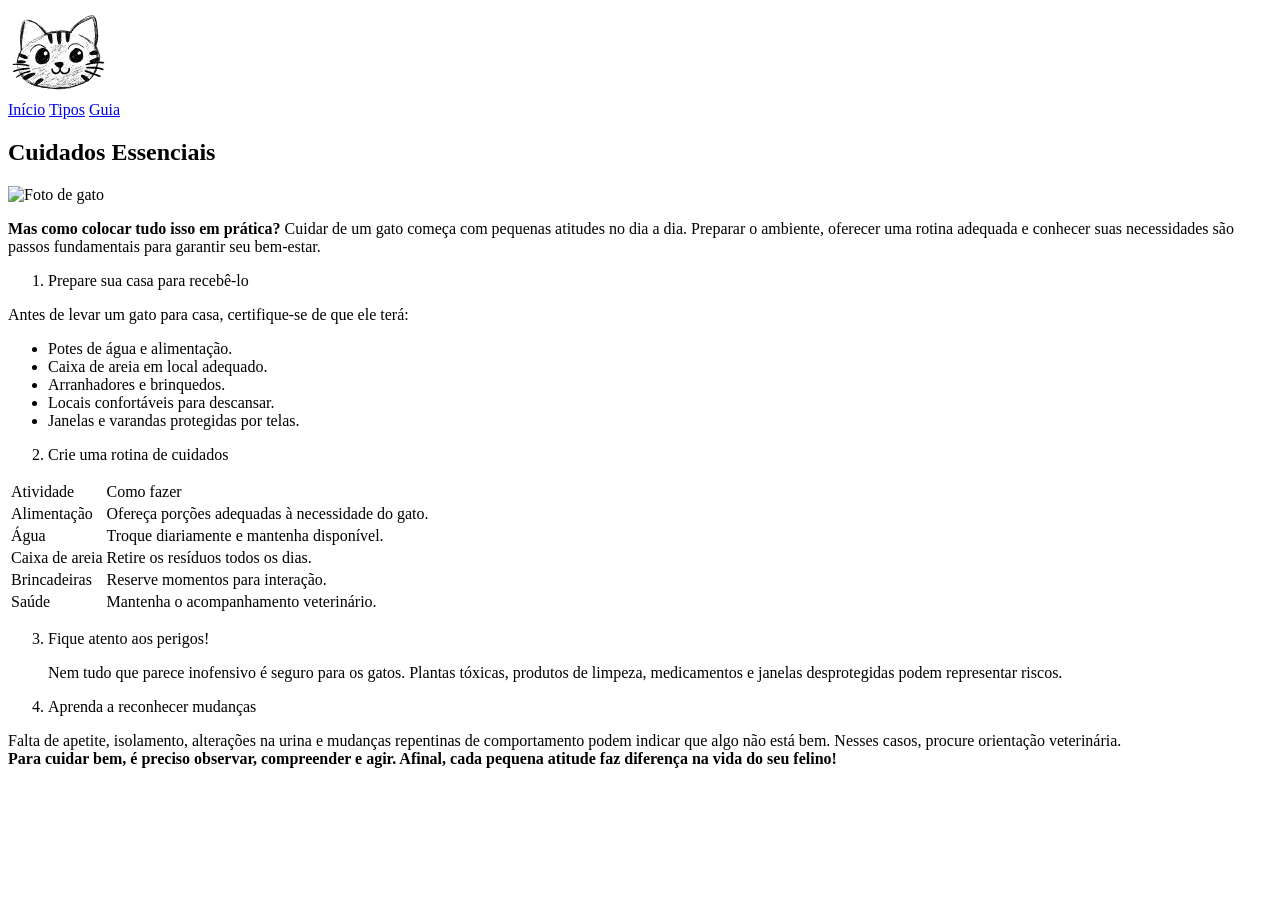
==== cuidados.html @ 3d62ca7a "Add files via upload" ====
<!DOCTYPE html>
<html lang="pt-br">
<head>
    <meta charset="UTF-8">
    <meta name="viewport" content="width=device-width, initial-scale=1.0">
    <title>Cuidados Essenciais</title>
</head>
<body>
    <header>

     <a href="index.html">
    <img src="logotipo.svg" alt="logotipo da página" width="100px">
</a>

    <nav class="opcoes">
        <a href="index.html">Início</a>
        <a href="tipos.html">Tipos</a>
        <a href="guia.html">Guia</a>
    </nav>
</header>
    <section>
        <h2>Cuidados Essenciais</h2>
        <img src="foto de um gato" alt="Foto de gato">
        <p><strong>Mas como colocar tudo isso em prática?</strong>
             Cuidar de um gato começa com pequenas atitudes no dia a dia. Preparar o ambiente, oferecer uma rotina adequada e conhecer suas necessidades são passos fundamentais para garantir seu bem-estar.
        </p>
        <ol>
            <li>Prepare sua casa para recebê-lo</li>
        </ol>
        <p>Antes de levar um gato para casa, certifique-se de que ele terá:</p>
        <ul>
            <li>Potes de água e alimentação.</li>
            <li>Caixa de areia em local adequado.</li>
            <li>Arranhadores e brinquedos.</li>
            <li>Locais confortáveis para descansar.</li>
            <li>Janelas e varandas protegidas por telas.</li>
         </ul>
         <div id="tabela">
         <ol start="2">
            <li>Crie uma rotina de cuidados</li>
        </ol>
        <table>
            <thead>
            <tr>
                <td>Atividade</td>
                <td>Como fazer</td>
            </tr>
            </thead>
            <tbody>
            <tr>
                <td>Alimentação</td>
                <td>Ofereça porções adequadas à necessidade do gato.</td>
            </tr>
            <tr>
                <td>Água</td>
                <td>Troque diariamente e mantenha disponível.</td>
            </tr>
            <tr>
                <td>Caixa de areia</td>
                <td>Retire os resíduos todos os dias.</td>
            </tr>
            <tr>
                <td>Brincadeiras</td>
                <td>Reserve momentos para interação.</td>
            </tr>
            <tr>
                <td>Saúde</td>
                <td>Mantenha o acompanhamento veterinário.</td>
            </tr>
            </tbody>
        </table>
        </div>
        <ol start="3">
            <li>Fique atento aos perigos!
            <p>Nem tudo que parece inofensivo é seguro para os gatos. Plantas tóxicas, produtos de limpeza, medicamentos e janelas desprotegidas podem representar riscos.</p></li>
            <li>Aprenda a reconhecer mudanças</li>
        </ol>
            <p>Falta de apetite, isolamento, alterações na urina e mudanças repentinas de comportamento podem indicar que algo não está bem. Nesses casos, procure orientação veterinária.
                <br>
            <strong>Para cuidar bem, é preciso observar, compreender e agir. Afinal, cada pequena atitude faz diferença na vida do seu felino!</strong></p>
    </section>
</body>
</html>
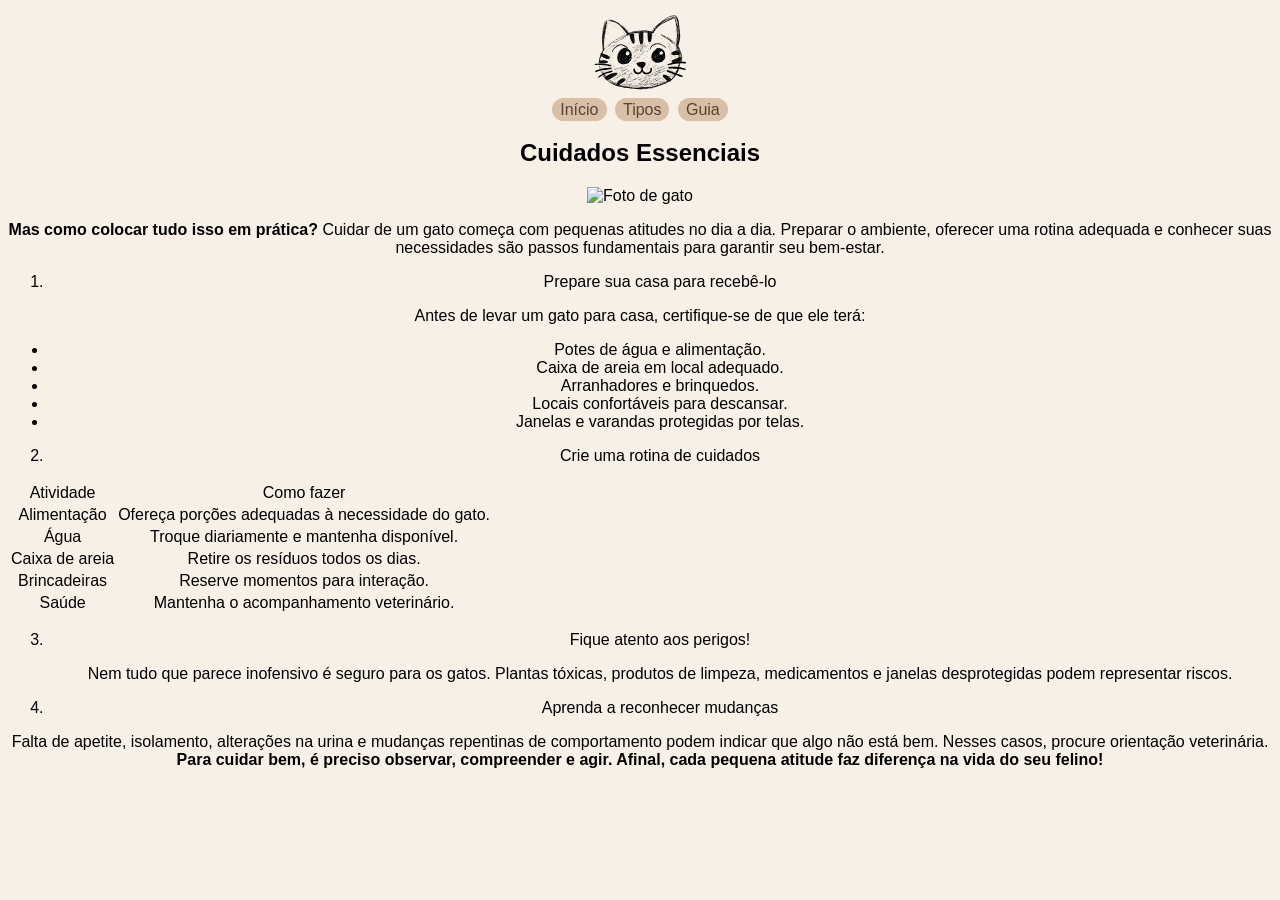
==== commit 9f29b075: "add css referenciando o css em algumas paginas que estavam faltando" ====
--- a/cuidados.html
+++ b/cuidados.html
@@ -4,6 +4,7 @@
     <meta charset="UTF-8">
     <meta name="viewport" content="width=device-width, initial-scale=1.0">
     <title>Cuidados Essenciais</title>
+    <link rel="stylesheet" href="style.css">
 </head>
 <body>
     <header>
--- a/style.css
+++ b/style.css
@@ -0,0 +1,80 @@
+body {
+    font-family: Arial, sans-serif;
+    background-color: #f6f0e7;
+    text-align: center;
+    }
+
+
+.opcoes a {
+    display: center;
+    background-color: #d8bfa8;
+    color: #5c4033;
+    padding: 3px 8px;
+    margin: 2px;
+    border-radius: 30px;
+    text-decoration: none;
+}
+
+.gatos {
+    overflow: hidden;
+    margin-top: 50px;
+    margin-left: 50px;
+    color: #633926;
+}
+
+.gatos img {
+    float: left;
+    width: 400px;
+    margin-right: 10px;
+}   
+
+.gatos2 {
+    overflow: hidden;
+    margin-top: 50px;
+    margin-left: 50px;
+    color: #633926;
+}
+
+.gatos2 img {
+    float: right;
+    width: 400px;
+    margin-right: 10px;
+    padding-left: 20px;
+}   
+
+/* essa caixa de navegação é do curiosidades.html */
+.caixa-navegacao li a {
+    display: center;
+    background-color: #d8bfa8;
+    color: #5c4033;
+    padding: 8px 8px;
+    margin: 2px;
+    border-radius: 30px;
+    text-decoration: none;
+}
+
+.caixa-navegacao ol {
+    display: flex;
+    flex-direction: column;
+    gap: 30px;
+    list-style: none;
+    padding: 0;
+}   
+
+button {
+    background-color: #d8bfa8;
+    color: #5c4033;
+    padding: 10px 20px;
+    border: none;
+    border-radius: 30px;
+    cursor: pointer;
+}
+
+.alimentacao {
+    overflow: hidden;
+    margin-top: 50px;
+    margin-left: 50px;
+    color: #d8bfa8;
+    background-color: #5c4033;
+    border-radius: 30px;
+}
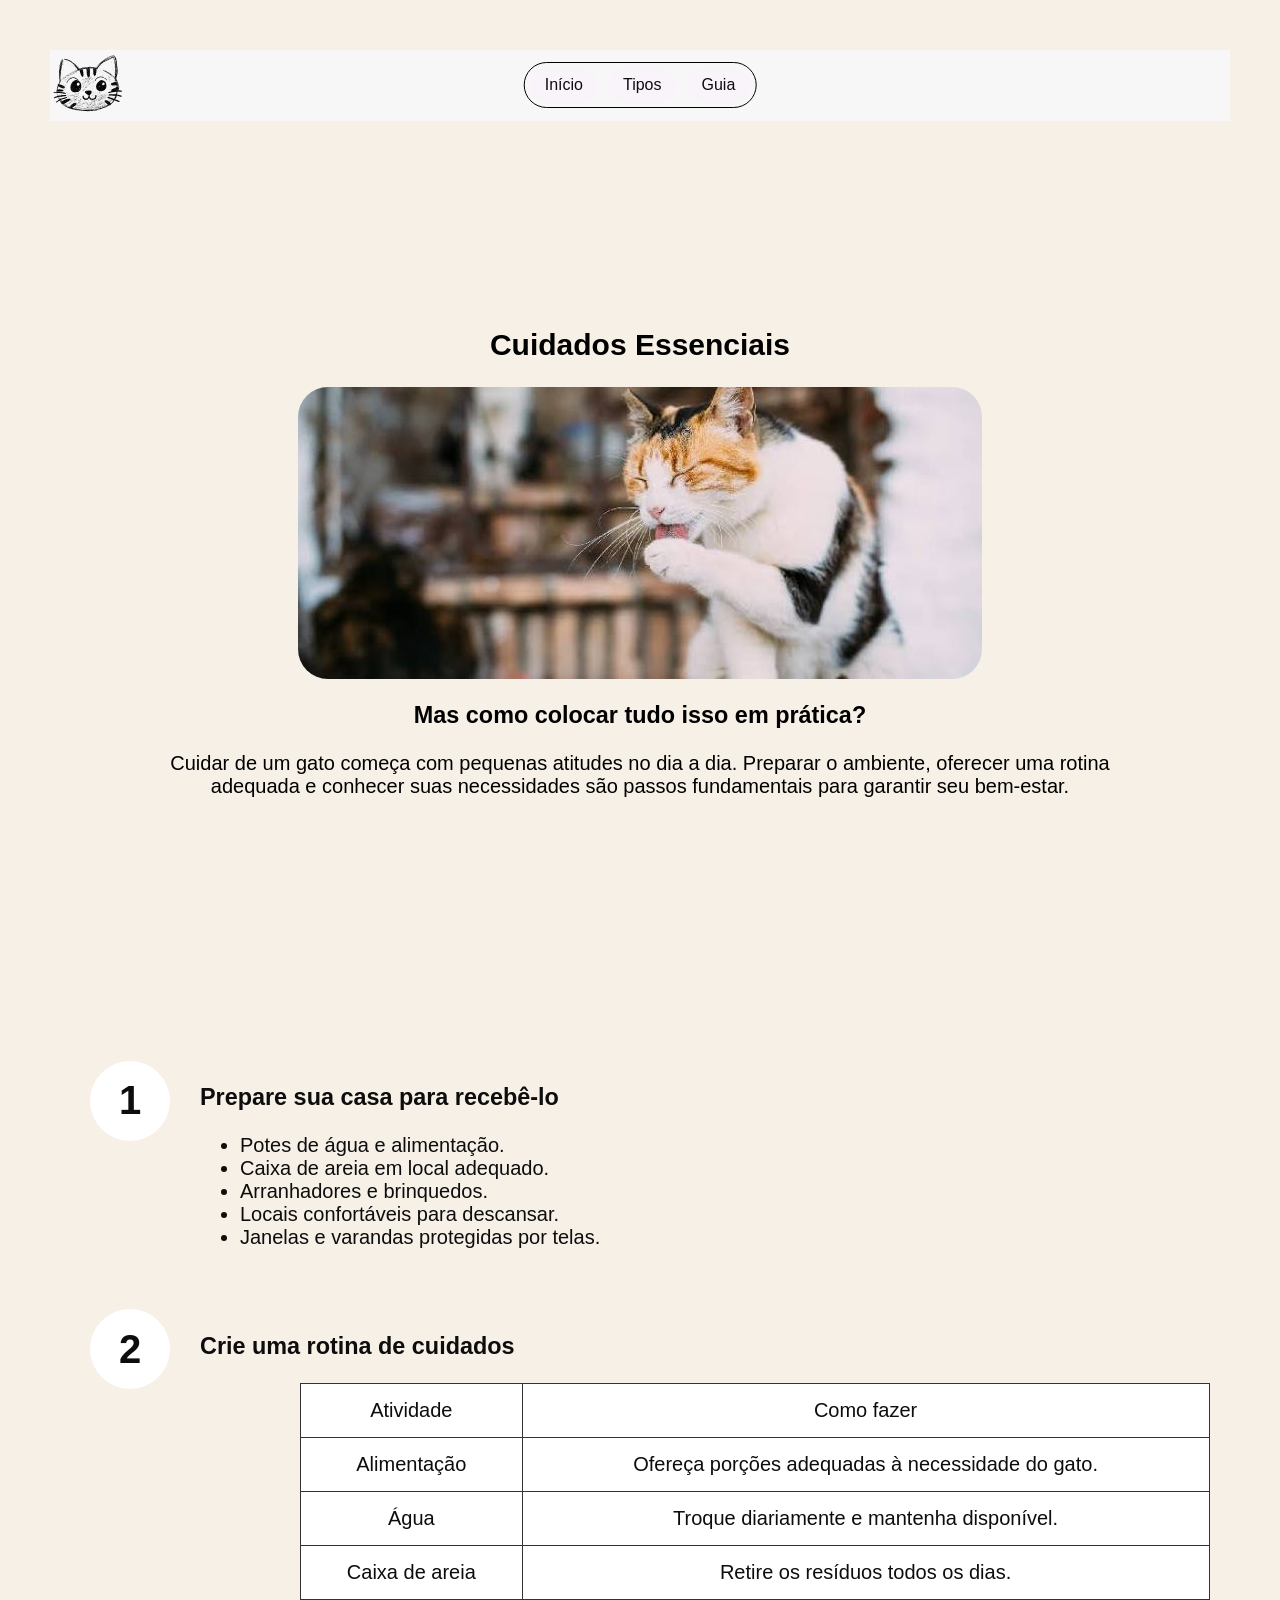
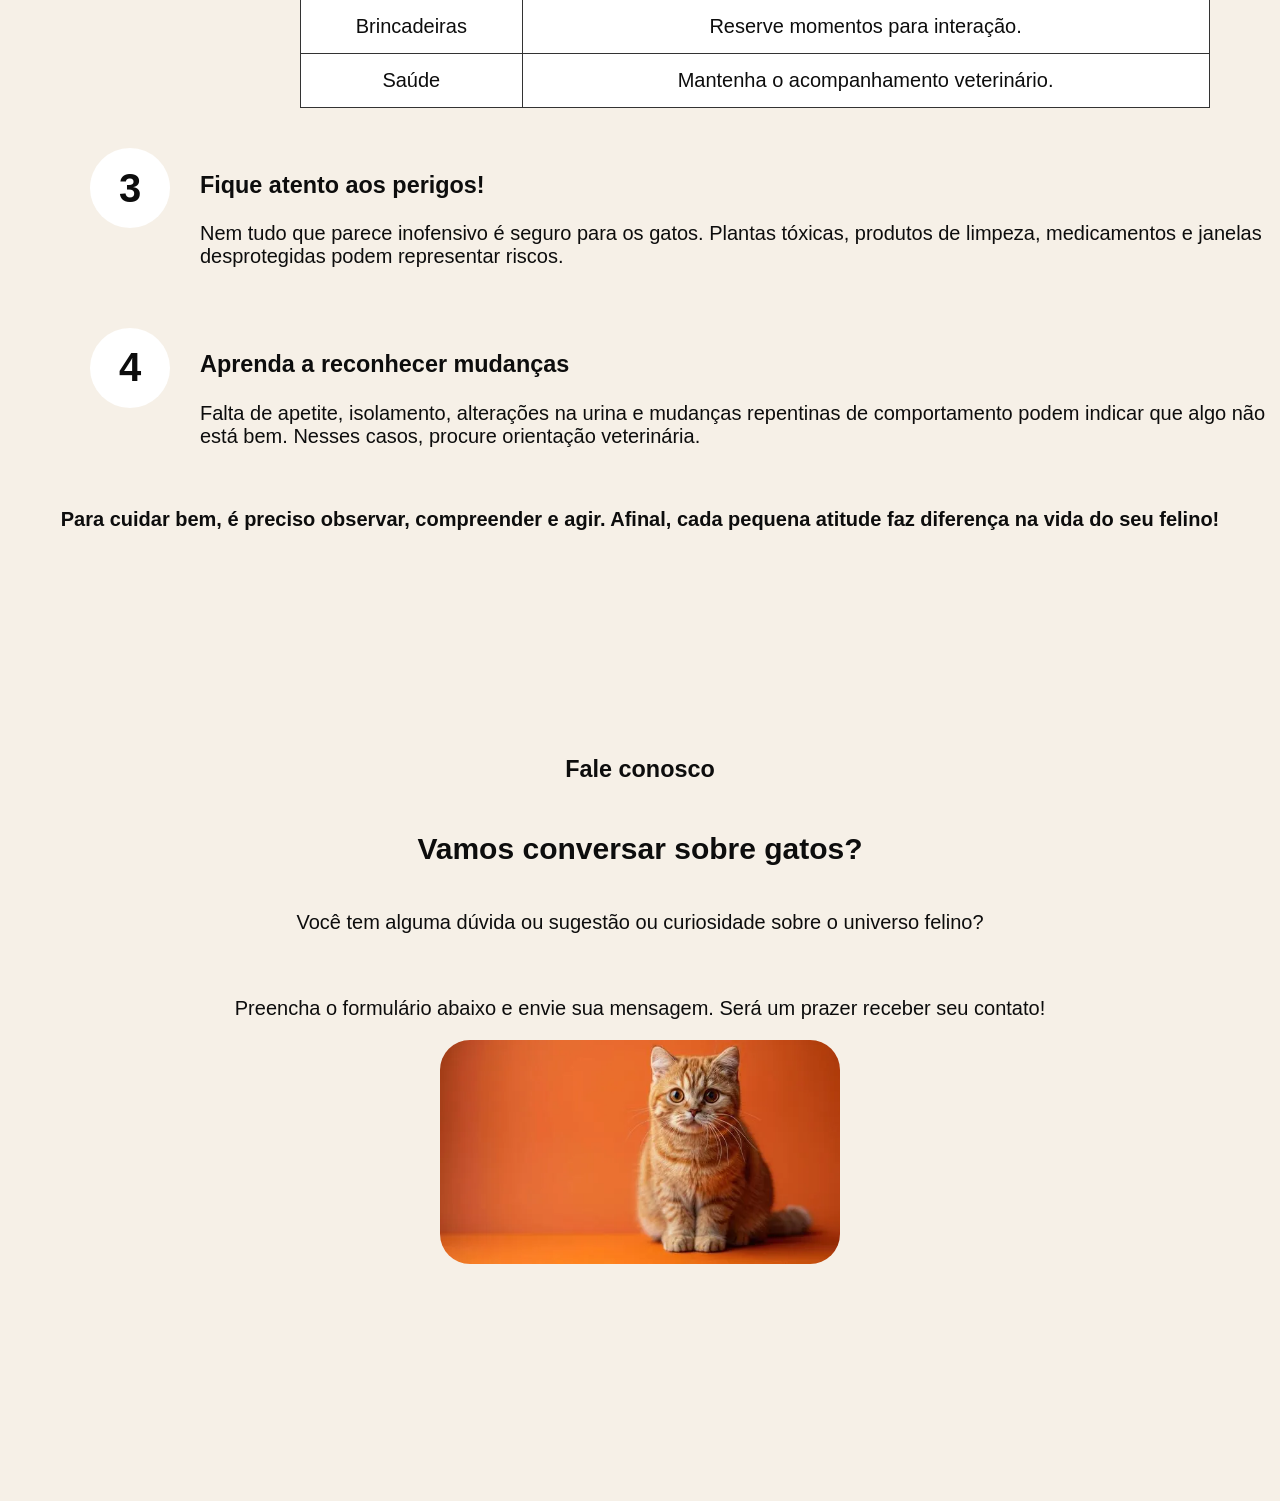
==== commit 346032ce: "atualizacao do projeto Gatices" ====
--- a/cuidados.html
+++ b/cuidados.html
@@ -8,38 +8,48 @@
 </head>
 <body>
     <header>
+        <div class="logo">
+    <a href="index.html">
+    <img src="assents/logotipo.svg" alt="logotipo da página" width="75px">
+    </a>
+    </div>
 
-     <a href="index.html">
-    <img src="logotipo.svg" alt="logotipo da página" width="100px">
-</a>
 
-    <nav class="opcoes">
+    <nav class="menu">
         <a href="index.html">Início</a>
         <a href="tipos.html">Tipos</a>
         <a href="guia.html">Guia</a>
-    </nav>
-</header>
-    <section>
+        </nav>
+    </header>
+
+    <section class="essenciais">
         <h2>Cuidados Essenciais</h2>
-        <img src="foto de um gato" alt="Foto de gato">
-        <p><strong>Mas como colocar tudo isso em prática?</strong>
-             Cuidar de um gato começa com pequenas atitudes no dia a dia. Preparar o ambiente, oferecer uma rotina adequada e conhecer suas necessidades são passos fundamentais para garantir seu bem-estar.
+        <img src="assents/images (6).jpg" alt="Foto de gato">
+        <h3>Mas como colocar tudo isso em prática?</h3>
+             Cuidar de um gato começa com pequenas atitudes no dia a dia. Preparar o ambiente, oferecer uma rotina<br>adequada e conhecer suas necessidades são passos fundamentais para garantir seu bem-estar.
         </p>
-        <ol>
-            <li>Prepare sua casa para recebê-lo</li>
-        </ol>
-        <p>Antes de levar um gato para casa, certifique-se de que ele terá:</p>
-        <ul>
-            <li>Potes de água e alimentação.</li>
-            <li>Caixa de areia em local adequado.</li>
-            <li>Arranhadores e brinquedos.</li>
-            <li>Locais confortáveis para descansar.</li>
-            <li>Janelas e varandas protegidas por telas.</li>
-         </ul>
-         <div id="tabela">
-         <ol start="2">
-            <li>Crie uma rotina de cuidados</li>
-        </ol>
+    </section>
+
+    <section class="geral">
+        <div class="etapa">
+            <div class="numero">1</div>
+        <div class="conteudoEtapa">
+            <h3>Prepare sua casa para recebê-lo</h3>
+            <ul>
+                <li>Potes de água e alimentação.</li>
+                <li>Caixa de areia em local adequado.</li>
+                <li>Arranhadores e brinquedos.</li>
+                <li>Locais confortáveis para descansar.</li>
+                <li>Janelas e varandas protegidas por telas.</li>
+            </ul>
+         </div>
+        </div>
+
+         <div class="etapa">
+         <div class="numero">2</div>
+
+         <div class="conteudoEtapa">
+                <h3>Crie uma rotina de cuidados</h3>
         <table>
             <thead>
             <tr>
@@ -71,14 +81,44 @@
             </tbody>
         </table>
         </div>
-        <ol start="3">
-            <li>Fique atento aos perigos!
-            <p>Nem tudo que parece inofensivo é seguro para os gatos. Plantas tóxicas, produtos de limpeza, medicamentos e janelas desprotegidas podem representar riscos.</p></li>
-            <li>Aprenda a reconhecer mudanças</li>
-        </ol>
+    </div>
+
+    <div class="etapa">
+         <div class="numero">3</div>
+
+         <div class="conteudoEtapa">
+                <h3>Fique atento aos perigos!</h3>
+                <p>Nem tudo que parece inofensivo é seguro para os gatos. Plantas tóxicas, produtos de limpeza, medicamentos e janelas desprotegidas podem representar riscos.
+                </p>
+         </div>
+         </div>
+
+         <div class="etapa">
+         <div class="numero">4</div>
+
+        <div class="conteudoEtapa">
+                <h3>Aprenda a reconhecer mudanças</h3>
             <p>Falta de apetite, isolamento, alterações na urina e mudanças repentinas de comportamento podem indicar que algo não está bem. Nesses casos, procure orientação veterinária.
-                <br>
-            <strong>Para cuidar bem, é preciso observar, compreender e agir. Afinal, cada pequena atitude faz diferença na vida do seu felino!</strong></p>
+                </p>
+        </div>
+        </div>
+        <div class="fim">
+            <p><strong>Para cuidar bem, é preciso observar, compreender e agir. Afinal, cada pequena atitude faz diferença na vida do seu felino!</strong></p>
+            </div>
+
+            <section class="final">
+
+        <h3>Fale conosco</h3>
+        <h2>Vamos conversar sobre gatos?</h2>
+        <p>Você tem alguma dúvida ou sugestão ou curiosidade sobre o universo felino?</p><br>
+        <p>Preencha o formulário abaixo e envie sua mensagem. Será um prazer receber seu contato!</p>
+
+    <div>
+        <img src="imagens.gatos/gato-laranja.webp" alt="Imagem de um gato laranja" width="400px">
+    </div>
+
+  </section>
+
     </section>
 </body>
 </html>
--- a/style.css
+++ b/style.css
@@ -1,58 +1,676 @@
 body {
     font-family: Arial, sans-serif;
     background-color: #f6f0e7;
-    text-align: center;
+<<<<<<< HEAD
+    text-align: center;
+    margin: 50px;
+=======
+    margin: 0;
+>>>>>>> 497e2c2 (atualizacao do projeto Gatices)
     }
-
-
-.opcoes a {
-    display: center;
+header{
+    display: flex;
+    align-items: center;
+    background-color: #f8f7f7;
+    color: #0d0d0d;
+    position:relative;
+}
+
+.menu {
+    align-items: center;
+    display: flex;
+    justify-content: space-between;
+    align-items: center;
+    position:absolute;
+    left: 50%;
+    transform: translateX(-50%);
+    border: 1px solid black;
+    border-radius: 30px;
+    padding: 10px 25 px;
+
+}
+
+.menu a {
+    display: inline-block;
+    background-color: #f9f4f9;
+    color: #0d0d0d;
+    padding: 8px 15px;
+    margin: 5px;
+    border-radius: 30px;
+    text-decoration: none;
+}
+.inicio{
+    display: flex;
+    flex-direction: row;
+    align-items: center;
+    justify-content: space-between;
+    gap: 30px;
+    width: 100%;
+    padding: 30px;
+    box-sizing: border-box;
+}  
+.n1{
+   display: flex;
+   flex-direction: column;
+   flex: 1;
+   min-width: 0;
+}
+.n1 h2 {
+font-size: 80px;
+font-weight: 700;
+font-family: 'poppins', sans-serif;
+line-height: 0.95;
+margin-bottom: 25px;
+}
+.n1 p{
+
+    font-family: 'poppins', sans-serif;
+    font-weight: 300;
+    font-size: 17px;
+    line-height: 1.5;
+    margin-top: 0;
+    max-width: 600px;
+}
+.imgInicio{
+  flex: 0 1 42%; 
+  min-width: 0; 
+}
+.imgInicio img{
+    display: block;
+    width: 100%;
+    height: auto;
+    object-fit: contain;
+}
+
+.part2{
+    min-height: 100vh;
+    box-sizing: border-box;
+
+    font-family: 'poppins', sans-serif;
+    display: flex;
+    flex-direction: row;
+    align-items: flex-start;
+    gap: 30px
+}
+.img2{
+    width: 40%;
+}
+.img2 img{
+    width: 100%;
+    height: auto;
+    display: block;
+}
+.conteudo{
+    flex: 1;
+    display: flex;
+    flex-direction: column;
+    
+}
+.conteudo p{
+    font-family: 'poppins' sans-serif;
+    font-weight: 300;
+    font-size: 20px;
+}
+.encontrar {
+    font-family: 'poppins' sans-serif;
+    font-weight: 300;
+    font-size: 20px;
+}
+
+.part3{
+    min-height: 100vh;
+    box-sizing: border-box;
+
+    font-family: 'poppins', sans-serif;
+    font-size: 20px;
+    display: flex;
+    flex-direction: column;
+    align-items: center;
+    justify-content: center;
+    text-align: center;
+
+    padding-top: 30px;
+    gap: 30px;
+}
+.part3 div:first-child{
+    display:flex;
+    flex-direction: column;
+    align-items: center;
+    gap: 20px;
+}
+.part3 div:last-child{
+    display:flex;
+    flex-direction: column;
+    align-items: center;
+    gap: 20px;
+}
+
+.gatosComum{
+    display: flex;
+    justify-content: center;
+    align-items: center;
+    gap: 15px;
+
+    padding: 20px;
+    margin-top: 20px;
+    /*background-color: #f8f7f7;*/
+}
+.gatosComum a{
+    text-decoration: none;
+    background-color: #ebe9e9;
+    color: #0d0d0d;
+
+    padding: 10px 20px;
+    border-radius: 30px;
+}
+.bannerg{
+    width: 100%;
+    display: flex;
+    justify-content: center;
+}
+.bannerg img{
+    width: 90%;
+    height: auto;
+    margin: 0;
+    display: block;
+    border-radius: 30px;
+}
+.uniFelino h2{
+    margin-bottom: 5px;
+}
+.uniFelino p{
+    margin-top:0;
+}
+
+.uniFelino{
+    font-family: 'poppins', sans-serif;
+    font-size: 20px;
+    display: flex;
+    flex-direction: column;
+    align-items: center;
+    justify-content: center;
+    text-align: center;
+
+    padding-top: 30px;
+    gap: 30px;
+}
+
+.conhecaTipos{
+    font-family: 'poppins' sans-serif;
+    text-align: center;
+    
+}
+.gatos {
+    display: flex;
+    align-items: center;
+    justify-content: flex-start;
+    gap: 30px;
+    margin: 50px auto;
+}
+
+.gatos img {
+    width: 300px;
+    height: auto;
+    flex-shrink: 0;
+    border-radius: 30px;
+}
+.infor{
+    display: flex;
+    flex-direction: column;
+    align-items: flex-start;
+    flex: 1;
+    text-align: left;
+}   
+
+.gatos2 {
+    display: flex;
+    align-items: center;
+    justify-content: flex-start;
+    gap: 30px;
+    margin: 50px auto;
+}
+
+.gatos2 img {
+    width: 300px;
+    height: auto;
+    flex-shrink: 0;
+    border-radius: 30px;
+} 
+.infor2{
+    display: flex;
+    flex-direction: column;
+    align-items: flex-start;
+    flex: 1;
+    text-align: left;
+}  
+.gatos3 {
+    display: flex;
+    align-items: center;
+    justify-content: flex-start;
+    gap: 30px;
+    margin: 50px auto;
+}
+
+.gatos3 img {
+    width: 300px;
+    height: auto;
+    flex-shrink: 0;
+    border-radius: 30px;
+} 
+.infor3{
+    display: flex;
+    flex-direction: column;
+    align-items: flex-start;
+    flex: 1;
+    text-align: left;
+}  
+.gatos4 {
+    display: flex;
+    align-items: center;
+    justify-content: flex-start;
+    gap: 30px;
+    margin: 50px auto;
+}
+
+.gatos4 img {
+    width: 300px;
+    height: auto;
+    flex-shrink: 0;
+    border-radius: 30px;
+} 
+.infor4{
+    display: flex;
+    flex-direction: column;
+    align-items: flex-start;
+    flex: 1;
+    text-align: left;
+}  
+.gatos5 {
+    display: flex;
+    align-items: center;
+    justify-content: flex-start;
+    gap: 30px;
+    margin: 50px auto;
+}
+
+.gatos5 img {
+    width: 300px;
+   height: auto;
+   flex-shrink: 0;
+   border-radius: 30px;
+} 
+.infor5{
+    display: flex;
+    flex-direction: column;
+    align-items: flex-start;
+    flex: 1;
+    text-align: left;
+} 
+
+.incomum{
+    min-height: 100vh;
+    box-sizing: border-box;
+
+    font-family: 'poppins', sans-serif;
+    font-size: 20px;
+    display: flex;
+    flex-direction: column;
+    align-items: center;
+    justify-content: center;
+    text-align: center;
+
+    padding-top: 30px;
+    gap: 30px;
+}
+.raros{
+    width: 100%;
+    display: flex;
+    justify-content: center;
+}
+.raros img{
+    width: 75%;
+    height: auto;
+    margin: 0;
+    display: block;
+    border-radius: 30px;
+}
+.raro{
+    display: inline-block;
+    width: fit-content;
+}
+
+.centralizar{
+    display: flex;
+    flex-direction: column;
+    align-items: center;
+    justify-content: center;
+    width: 100%;
+    gap: 20px;
+}
+
+.rarosGatos{
+    min-height: 100vh;
+    box-sizing: border-box;
+
+    font-family: 'poppins', sans-serif;
+    font-size: 20px;
+    display: flex;
+    flex-direction: column;
+    align-items: center;
+    justify-content: center;
+    text-align: center;
+
+}
+.mundo h3{
+    font-family: 'poppins' sans-serif;
+    font-size: 30px;
+    color: #0d0d0d;
+    text-align: center;
+}
+.final{
+    min-height: 100vh;
+    box-sizing: border-box;
+
+    font-family: 'poppins', sans-serif;
+    font-size: 20px;
+    display: flex;
+    flex-direction: column;
+    align-items: center;
+    justify-content: center;
+    text-align: center;
+}
+.final img{
+    border-radius: 30px;
+}
+.comportamento{
+    min-height: 100vh;
+    box-sizing: border-box;
+
+    font-family: 'poppins', sans-serif;
+    font-size: 20px;
+    display: flex;
+    flex-direction: column;
+    align-items: center;
+    justify-content: center;
+    text-align: center;
+}
+.tabela{
+    min-height: 100vh;
+    box-sizing: border-box;
+   
+}
+.linguagem h3{
+    font-family: 'poppins', sans-serif;
+    font-size: 30px;
+    align-items: first baseline;
+    text-align: center;
+}
+table{
+    width: 85%;
+    margin-top: 20px;
+    margin-left: 100px;
+    border-collapse: collapse;
+    background-color: #f6f0e7;
+    color: #0d0d0d;
+}
+th, td{
+    border: 1px solid#333;
+    padding: 15px;
+    text-align: center;
+}
+th{
+    background-color: #d8bfa8;
+    color: #0d0d0d;
+    font-weight: bold;
+}
+td{
+    background-color: #ffffff;
+}
+/* essa caixa de navegação é do curiosidades.html */
+.caixa-navegacao li a {
+    display: inline-block;
     background-color: #d8bfa8;
     color: #5c4033;
-    padding: 3px 8px;
+    padding: 10px 15px;
     margin: 2px;
     border-radius: 30px;
     text-decoration: none;
 }
 
-.gatos {
+.sonsGatos{
+    min-height: 100vh;
+    box-sizing: border-box;
+
+    display: flex;
+    flex-direction: column;
+    align-items: center;
+
+    gap: 20px;
+    font-family: 'poppins', sans-serif;
+}
+.miado, .ronronar, .sonsdeAlerta{
+    background-color: white;
+    color: #0d0d0d;
+    border-radius: 30px;
+    padding: 20px;
+    width: 250px;
+    text-align:center;
+    box-sizing: border-box;
+}
+.gruposSons{
+    display: flex;
+    justify-content: center;
+    gap: 20px;
+    flex-wrap: wrap;
+}
+.sonsGatos h2{
+    font-family: 'poppins', sans-serif;
+    font-size: 30px;
+    text-align: center;
+}
+/*.habitos h3{
+    font-family: 'poppins', sans-serif;
+    font-size: 30px;
+    color: #0d0d0d;
+    text-align: center;
+}*/
+.cuidar h2{
+    font-family: 'poppins', sans-serif;
+    font-size: 30px;
+    color: #0d0d0d;
+    text-align: center;
+}
+.alimentacao{
+    display: flex;
+    align-items: center;
+    justify-content: flex-start;
+    gap: 30px;
+    margin: 50px auto;
+
     overflow: hidden;
     margin-top: 50px;
     margin-left: 50px;
-    color: #633926;
-}
-
-.gatos img {
-    float: left;
-    width: 400px;
-    margin-right: 10px;
-}   
-
-.gatos2 {
+    color: #d8bfa8;
+    background-color: #5c4033;
+    border-radius: 30px;
+}
+
+.alimentacao img{
+    width: 300px;
+    height: auto;
+    flex-shrink: 0;
+    border-radius: 30px;
+} 
+.alm{
+    display: flex;
+    flex-direction: column;
+    align-items: flex-start;
+    flex: 1;
+    text-align: left;
+}  
+.higiene{
+    display: flex;
+    align-items: center;
+    justify-content: flex-start;
+    gap: 30px;
+    margin: 50px auto;
     overflow: hidden;
     margin-top: 50px;
     margin-left: 50px;
-    color: #633926;
-}
-
-.gatos2 img {
-    float: right;
-    width: 400px;
-    margin-right: 10px;
-    padding-left: 20px;
-}   
-
-/* essa caixa de navegação é do curiosidades.html */
-.caixa-navegacao li a {
-    display: center;
-    background-color: #d8bfa8;
-    color: #5c4033;
-    padding: 8px 8px;
-    margin: 2px;
-    border-radius: 30px;
-    text-decoration: none;
-}
-
+    color: #d8bfa8;
+    background-color: #5c4033;
+    border-radius: 30px;
+}
+
+.higiene img{
+    width: 300px;
+    height: auto;
+    flex-shrink: 0;
+    border-radius: 30px;
+} 
+.hgn{
+    display: flex;
+    flex-direction: column;
+    align-items: flex-start;
+    flex: 1;
+    text-align: left;
+}  
+.saude{
+    display: flex;
+    align-items: center;
+    justify-content: flex-start;
+    gap: 30px;
+    margin: 50px auto;
+    overflow: hidden;
+    margin-top: 50px;
+    margin-left: 50px;
+    color: #d8bfa8;
+    background-color: #5c4033;
+    border-radius: 30px;
+}
+
+.saude img{
+    width: 300px;
+    height: auto;
+    flex-shrink: 0;
+    border-radius: 30px;
+} 
+.sde{
+    display: flex;
+    flex-direction: column;
+    align-items: flex-start;
+    flex: 1;
+    text-align: left;
+}  
+.amor{
+    display: flex;
+    align-items: center;
+    justify-content: flex-start;
+    gap: 30px;
+    margin: 50px auto;
+    overflow: hidden;
+    margin-top: 50px;
+    margin-left: 50px;
+    color: #d8bfa8;
+    background-color: #5c4033;
+    border-radius: 30px;
+}
+
+.amor img{
+    width: 300px;
+    height: auto;
+    flex-shrink: 0;
+    border-radius: 30px;
+} 
+.amr{
+    display: flex;
+    flex-direction: column;
+    align-items: flex-start;
+    flex: 1;
+    text-align: left;
+}
+.cuidar{
+    min-height: 100vh;
+    box-sizing: border-box;
+
+    font-family: 'poppins', sans-serif;
+    font-size: 20px;
+    display: flex;
+    flex-direction: column;
+    align-items: center;
+    justify-content: center;
+    text-align: center;
+}
+.cuidar h2{
+    font-family: 'poppins', sans-serif;
+    font-size: 30px;
+    color: #0d0d0d;
+    text-align: center;
+} 
+.cuidar p{
+    font-family: 'poppins', sans-serif;
+    font-size: 17px;
+    color: #0d0d0d;
+    text-align: center;
+}
+.cent{
+    display: flex;
+    justify-content: space-between;
+}
+.geral{
+    
+    font-family: 'poppins', sans-serif;
+    font-size: 20px;
+    color: #0d0d0d;
+}
+.essenciais{
+    min-height: 100vh;
+    box-sizing: border-box;
+
+    font-family: 'poppins', sans-serif;
+    font-size: 20px;
+    display: flex;
+    flex-direction: column;
+    align-items: center;
+    justify-content: center;
+    text-align: center;
+}
+.essenciais img{
+    border-radius: 30px;
+}
+.etapa{
+    display:flex;
+    flex-direction: row;
+    align-items: flex-start;
+    gap: 30px;
+    width: 100%;
+    margin: 40px;
+}
+
+.numero{
+    flex-shrink: 0;
+    width: 80px;
+    height: 80px;
+    border-radius: 50%;
+    background-color: white;
+
+    display: flex;
+    justify-content: center;
+    align-items: center;
+
+    font-size: 40px;
+    font-weight: bold;
+}
+
+.conteudoEtapa{
+    flex: 1;
+    min-width: 0;
+}
+.fim{
+    font-family: 'poppins', sans-serif;
+    font-size: 20px;
+    text-align: center;
+}
 .caixa-navegacao ol {
     display: flex;
     flex-direction: column;
@@ -61,15 +679,18 @@
     padding: 0;
 }   
 
-button {
-    background-color: #d8bfa8;
-    color: #5c4033;
+.button {
+    background-color: #f8f7f7;
+    color: #0d0d0d;
     padding: 10px 20px;
     border: none;
+    border: 1px solid black;
     border-radius: 30px;
     cursor: pointer;
-}
-
+    text-decoration: none;
+}
+
+<<<<<<< HEAD
 .alimentacao {
     overflow: hidden;
     margin-top: 50px;
@@ -77,4 +698,22 @@
     color: #d8bfa8;
     background-color: #5c4033;
     border-radius: 30px;
-}+}
+
+.tabela {
+ 
+  margin-left: auto;
+  margin-right: auto;
+}   
+=======
+
+footer{
+    font-family: 'poppins', sans-serif;
+    color: #0d0d0d;
+    background-color: #f8f7f7;
+    text-align: center;
+    align-items: center;
+
+    padding: 25px;
+}
+>>>>>>> 497e2c2 (atualizacao do projeto Gatices)
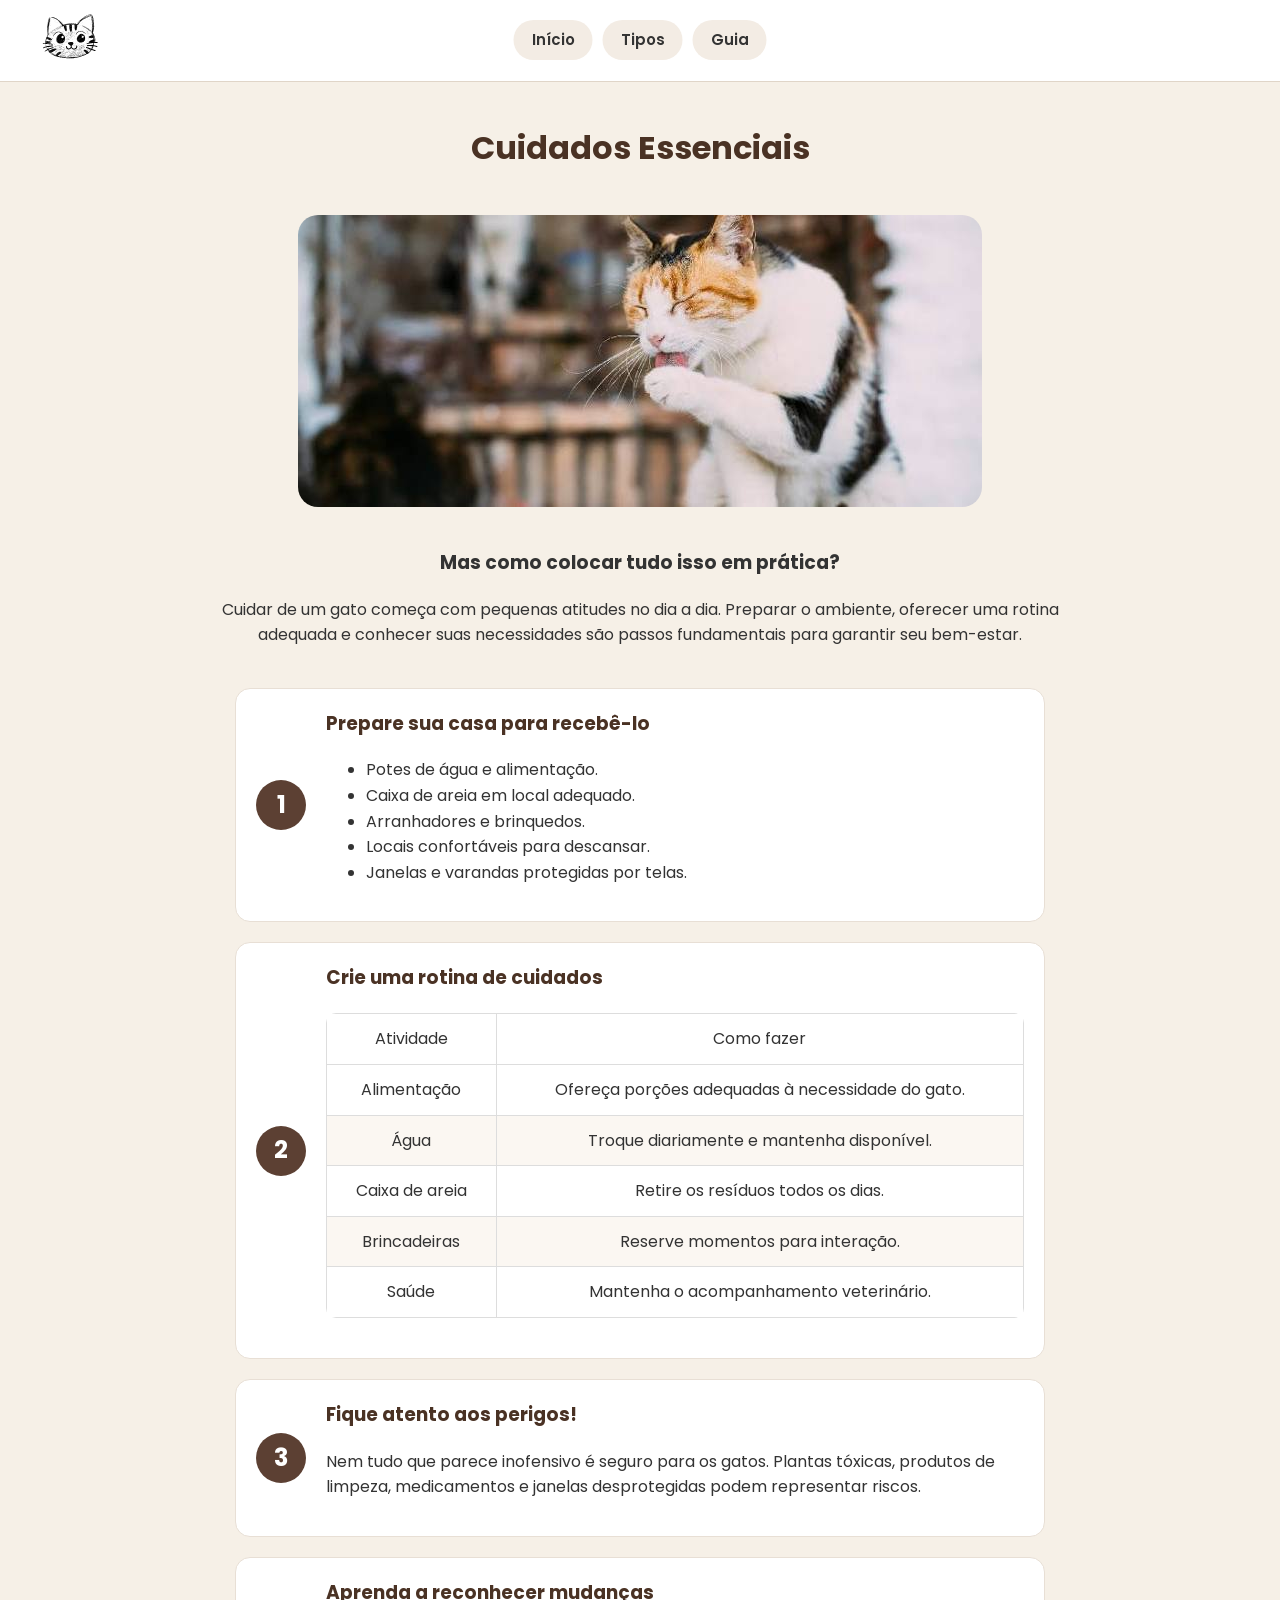
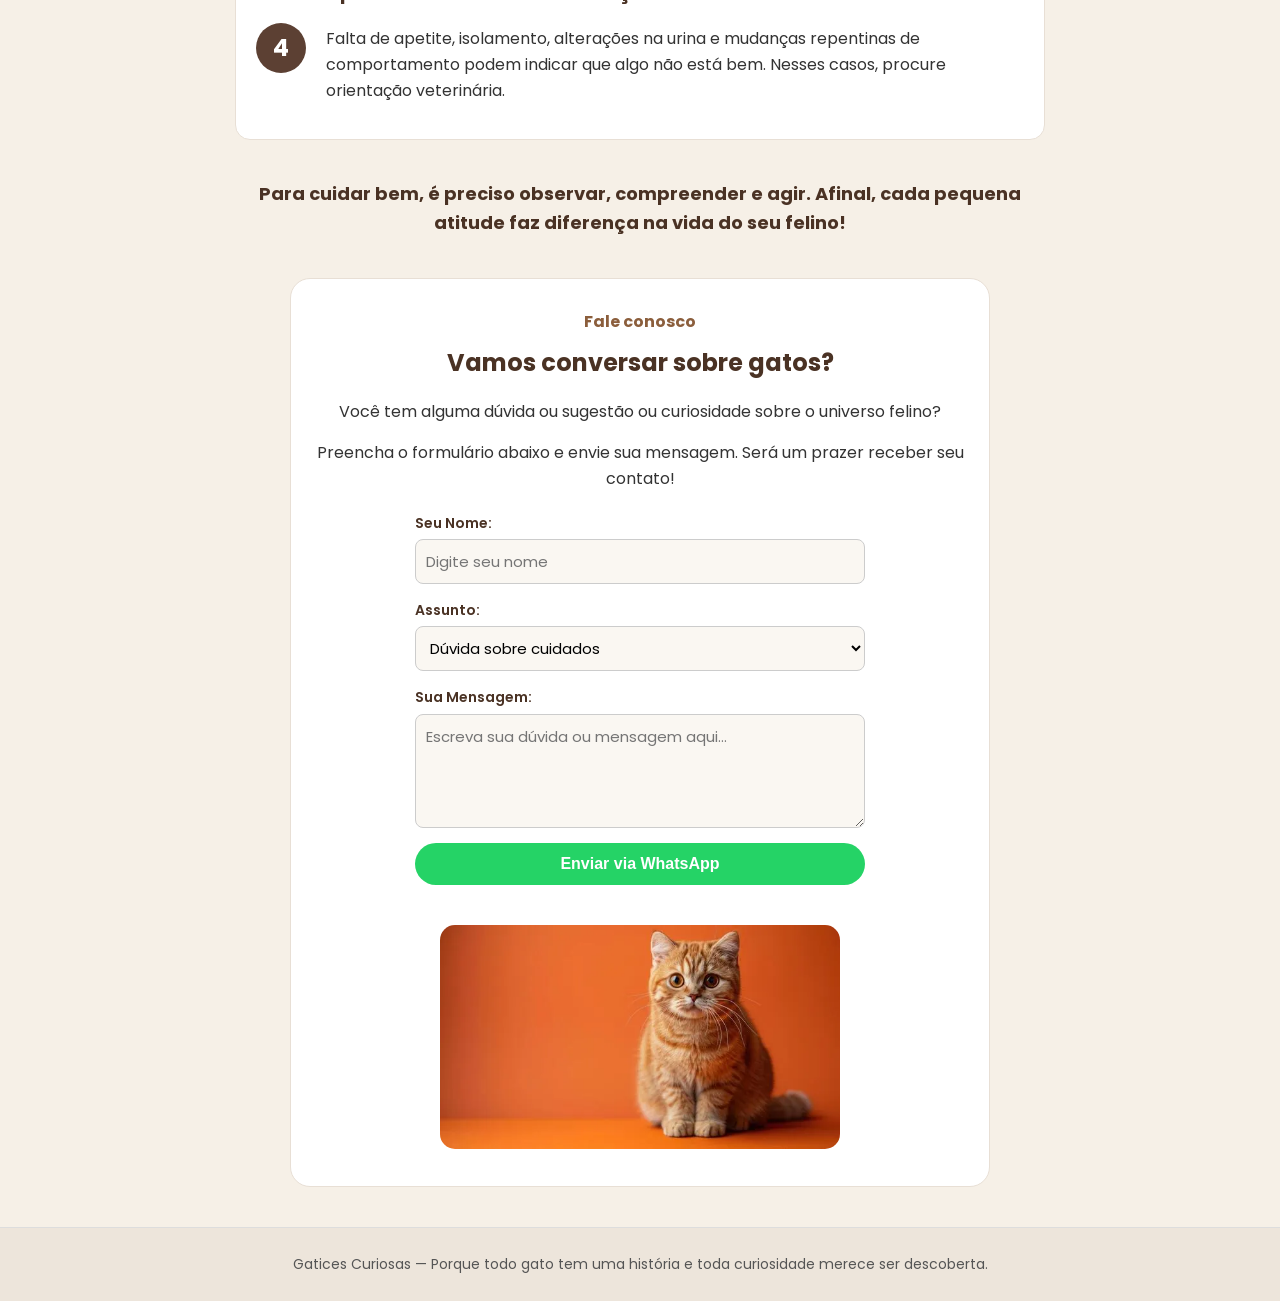
==== commit dc5b080f: "add formulário" ====
--- a/cuidados.html
+++ b/cuidados.html
@@ -104,21 +104,48 @@
         </div>
         <div class="fim">
             <p><strong>Para cuidar bem, é preciso observar, compreender e agir. Afinal, cada pequena atitude faz diferença na vida do seu felino!</strong></p>
+        </div>
+    </section>
+
+    <section class="final">
+        <h3>Fale conosco</h3>
+        <h2>Vamos conversar sobre gatos?</h2>
+        <p>Você tem alguma dúvida ou sugestão ou curiosidade sobre o universo felino?</p>
+        <p>Preencha o formulário abaixo e envie sua mensagem. Será um prazer receber seu contato!</p>
+
+        <form id="formContato" onsubmit="enviarWhatsApp(event)">
+            <div class="campo">
+                <label for="nome">Seu Nome:</label>
+                <input type="text" id="nome" name="nome" placeholder="Digite seu nome" required>
             </div>
 
-            <section class="final">
+            <div class="campo">
+                <label for="assunto">Assunto:</label>
+                <select id="assunto" name="assunto" required>
+                    <option value="Dúvida sobre cuidados">Dúvida sobre cuidados</option>
+                    <option value="Sugestão de conteúdo">Sugestão de conteúdo</option>
+                    <option value="Curiosidade felina">Curiosidade felina</option>
+                    <option value="Outro">Outro</option>
+                </select>
+            </div>
 
-        <h3>Fale conosco</h3>
-        <h2>Vamos conversar sobre gatos?</h2>
-        <p>Você tem alguma dúvida ou sugestão ou curiosidade sobre o universo felino?</p><br>
-        <p>Preencha o formulário abaixo e envie sua mensagem. Será um prazer receber seu contato!</p>
+            <div class="campo">
+                <label for="mensagem">Sua Mensagem:</label>
+                <textarea id="mensagem" name="mensagem" rows="4" placeholder="Escreva sua dúvida ou mensagem aqui..." required></textarea>
+            </div>
 
-    <div>
-        <img src="imagens.gatos/gato-laranja.webp" alt="Imagem de um gato laranja" width="400px">
-    </div>
+            <button type="submit" class="button btn-whatsapp">
+                Enviar via WhatsApp
+            </button>
+        </form>
 
-  </section>
+        <div>
+            <img src="imagens.gatos/gato-laranja.webp" alt="Imagem de um gato laranja" width="400px">
+        </div>
+    </section>
 
-    </section>
+    <footer>Gatices Curiosas — Porque todo gato tem uma história e toda curiosidade merece ser descoberta.</footer>
+
+    <script src="script.js"></script>
 </body>
 </html>
--- a/style.css
+++ b/style.css
@@ -1,719 +1,602 @@
-body {
-    font-family: Arial, sans-serif;
-    background-color: #f6f0e7;
-<<<<<<< HEAD
-    text-align: center;
-    margin: 50px;
-=======
-    margin: 0;
->>>>>>> 497e2c2 (atualizacao do projeto Gatices)
-    }
-header{
-    display: flex;
-    align-items: center;
-    background-color: #f8f7f7;
-    color: #0d0d0d;
-    position:relative;
-}
-
-.menu {
-    align-items: center;
-    display: flex;
-    justify-content: space-between;
-    align-items: center;
-    position:absolute;
-    left: 50%;
-    transform: translateX(-50%);
-    border: 1px solid black;
-    border-radius: 30px;
-    padding: 10px 25 px;
-
-}
-
-.menu a {
-    display: inline-block;
-    background-color: #f9f4f9;
-    color: #0d0d0d;
-    padding: 8px 15px;
-    margin: 5px;
-    border-radius: 30px;
-    text-decoration: none;
-}
-.inicio{
-    display: flex;
-    flex-direction: row;
-    align-items: center;
-    justify-content: space-between;
-    gap: 30px;
-    width: 100%;
-    padding: 30px;
-    box-sizing: border-box;
-}  
-.n1{
-   display: flex;
-   flex-direction: column;
-   flex: 1;
-   min-width: 0;
-}
-.n1 h2 {
-font-size: 80px;
-font-weight: 700;
-font-family: 'poppins', sans-serif;
-line-height: 0.95;
-margin-bottom: 25px;
-}
-.n1 p{
-
-    font-family: 'poppins', sans-serif;
-    font-weight: 300;
-    font-size: 17px;
-    line-height: 1.5;
-    margin-top: 0;
-    max-width: 600px;
-}
-.imgInicio{
-  flex: 0 1 42%; 
-  min-width: 0; 
-}
-.imgInicio img{
-    display: block;
-    width: 100%;
-    height: auto;
-    object-fit: contain;
-}
-
-.part2{
-    min-height: 100vh;
-    box-sizing: border-box;
-
-    font-family: 'poppins', sans-serif;
-    display: flex;
-    flex-direction: row;
-    align-items: flex-start;
-    gap: 30px
-}
-.img2{
-    width: 40%;
-}
-.img2 img{
-    width: 100%;
-    height: auto;
-    display: block;
-}
-.conteudo{
-    flex: 1;
-    display: flex;
-    flex-direction: column;
-    
-}
-.conteudo p{
-    font-family: 'poppins' sans-serif;
-    font-weight: 300;
-    font-size: 20px;
-}
-.encontrar {
-    font-family: 'poppins' sans-serif;
-    font-weight: 300;
-    font-size: 20px;
-}
-
-.part3{
-    min-height: 100vh;
-    box-sizing: border-box;
-
-    font-family: 'poppins', sans-serif;
-    font-size: 20px;
-    display: flex;
-    flex-direction: column;
-    align-items: center;
-    justify-content: center;
-    text-align: center;
-
-    padding-top: 30px;
-    gap: 30px;
-}
-.part3 div:first-child{
-    display:flex;
-    flex-direction: column;
-    align-items: center;
-    gap: 20px;
-}
-.part3 div:last-child{
-    display:flex;
-    flex-direction: column;
-    align-items: center;
-    gap: 20px;
-}
-
-.gatosComum{
-    display: flex;
-    justify-content: center;
-    align-items: center;
-    gap: 15px;
-
-    padding: 20px;
-    margin-top: 20px;
-    /*background-color: #f8f7f7;*/
-}
-.gatosComum a{
-    text-decoration: none;
-    background-color: #ebe9e9;
-    color: #0d0d0d;
-
-    padding: 10px 20px;
-    border-radius: 30px;
-}
-.bannerg{
-    width: 100%;
-    display: flex;
-    justify-content: center;
-}
-.bannerg img{
-    width: 90%;
-    height: auto;
-    margin: 0;
-    display: block;
-    border-radius: 30px;
-}
-.uniFelino h2{
-    margin-bottom: 5px;
-}
-.uniFelino p{
-    margin-top:0;
-}
-
-.uniFelino{
-    font-family: 'poppins', sans-serif;
-    font-size: 20px;
-    display: flex;
-    flex-direction: column;
-    align-items: center;
-    justify-content: center;
-    text-align: center;
-
-    padding-top: 30px;
-    gap: 30px;
-}
-
-.conhecaTipos{
-    font-family: 'poppins' sans-serif;
-    text-align: center;
-    
-}
-.gatos {
-    display: flex;
-    align-items: center;
-    justify-content: flex-start;
-    gap: 30px;
-    margin: 50px auto;
-}
-
-.gatos img {
-    width: 300px;
-    height: auto;
-    flex-shrink: 0;
-    border-radius: 30px;
-}
-.infor{
-    display: flex;
-    flex-direction: column;
-    align-items: flex-start;
-    flex: 1;
-    text-align: left;
-}   
-
-.gatos2 {
-    display: flex;
-    align-items: center;
-    justify-content: flex-start;
-    gap: 30px;
-    margin: 50px auto;
-}
-
-.gatos2 img {
-    width: 300px;
-    height: auto;
-    flex-shrink: 0;
-    border-radius: 30px;
-} 
-.infor2{
-    display: flex;
-    flex-direction: column;
-    align-items: flex-start;
-    flex: 1;
-    text-align: left;
-}  
-.gatos3 {
-    display: flex;
-    align-items: center;
-    justify-content: flex-start;
-    gap: 30px;
-    margin: 50px auto;
-}
-
-.gatos3 img {
-    width: 300px;
-    height: auto;
-    flex-shrink: 0;
-    border-radius: 30px;
-} 
-.infor3{
-    display: flex;
-    flex-direction: column;
-    align-items: flex-start;
-    flex: 1;
-    text-align: left;
-}  
-.gatos4 {
-    display: flex;
-    align-items: center;
-    justify-content: flex-start;
-    gap: 30px;
-    margin: 50px auto;
-}
-
-.gatos4 img {
-    width: 300px;
-    height: auto;
-    flex-shrink: 0;
-    border-radius: 30px;
-} 
-.infor4{
-    display: flex;
-    flex-direction: column;
-    align-items: flex-start;
-    flex: 1;
-    text-align: left;
-}  
-.gatos5 {
-    display: flex;
-    align-items: center;
-    justify-content: flex-start;
-    gap: 30px;
-    margin: 50px auto;
-}
-
-.gatos5 img {
-    width: 300px;
-   height: auto;
-   flex-shrink: 0;
-   border-radius: 30px;
-} 
-.infor5{
-    display: flex;
-    flex-direction: column;
-    align-items: flex-start;
-    flex: 1;
-    text-align: left;
-} 
-
-.incomum{
-    min-height: 100vh;
-    box-sizing: border-box;
-
-    font-family: 'poppins', sans-serif;
-    font-size: 20px;
-    display: flex;
-    flex-direction: column;
-    align-items: center;
-    justify-content: center;
-    text-align: center;
-
-    padding-top: 30px;
-    gap: 30px;
-}
-.raros{
-    width: 100%;
-    display: flex;
-    justify-content: center;
-}
-.raros img{
-    width: 75%;
-    height: auto;
-    margin: 0;
-    display: block;
-    border-radius: 30px;
-}
-.raro{
-    display: inline-block;
-    width: fit-content;
-}
-
-.centralizar{
-    display: flex;
-    flex-direction: column;
-    align-items: center;
-    justify-content: center;
-    width: 100%;
-    gap: 20px;
-}
-
-.rarosGatos{
-    min-height: 100vh;
-    box-sizing: border-box;
-
-    font-family: 'poppins', sans-serif;
-    font-size: 20px;
-    display: flex;
-    flex-direction: column;
-    align-items: center;
-    justify-content: center;
-    text-align: center;
-
-}
-.mundo h3{
-    font-family: 'poppins' sans-serif;
-    font-size: 30px;
-    color: #0d0d0d;
-    text-align: center;
-}
-.final{
-    min-height: 100vh;
-    box-sizing: border-box;
-
-    font-family: 'poppins', sans-serif;
-    font-size: 20px;
-    display: flex;
-    flex-direction: column;
-    align-items: center;
-    justify-content: center;
-    text-align: center;
-}
-.final img{
-    border-radius: 30px;
-}
-.comportamento{
-    min-height: 100vh;
-    box-sizing: border-box;
-
-    font-family: 'poppins', sans-serif;
-    font-size: 20px;
-    display: flex;
-    flex-direction: column;
-    align-items: center;
-    justify-content: center;
-    text-align: center;
-}
-.tabela{
-    min-height: 100vh;
-    box-sizing: border-box;
-   
-}
-.linguagem h3{
-    font-family: 'poppins', sans-serif;
-    font-size: 30px;
-    align-items: first baseline;
-    text-align: center;
-}
-table{
-    width: 85%;
-    margin-top: 20px;
-    margin-left: 100px;
-    border-collapse: collapse;
-    background-color: #f6f0e7;
-    color: #0d0d0d;
-}
-th, td{
-    border: 1px solid#333;
-    padding: 15px;
-    text-align: center;
-}
-th{
-    background-color: #d8bfa8;
-    color: #0d0d0d;
-    font-weight: bold;
-}
-td{
-    background-color: #ffffff;
-}
-/* essa caixa de navegação é do curiosidades.html */
-.caixa-navegacao li a {
-    display: inline-block;
-    background-color: #d8bfa8;
-    color: #5c4033;
-    padding: 10px 15px;
-    margin: 2px;
-    border-radius: 30px;
-    text-decoration: none;
-}
-
-.sonsGatos{
-    min-height: 100vh;
-    box-sizing: border-box;
-
-    display: flex;
-    flex-direction: column;
-    align-items: center;
-
-    gap: 20px;
-    font-family: 'poppins', sans-serif;
-}
-.miado, .ronronar, .sonsdeAlerta{
-    background-color: white;
-    color: #0d0d0d;
-    border-radius: 30px;
-    padding: 20px;
-    width: 250px;
-    text-align:center;
-    box-sizing: border-box;
-}
-.gruposSons{
-    display: flex;
-    justify-content: center;
-    gap: 20px;
-    flex-wrap: wrap;
-}
-.sonsGatos h2{
-    font-family: 'poppins', sans-serif;
-    font-size: 30px;
-    text-align: center;
-}
-/*.habitos h3{
-    font-family: 'poppins', sans-serif;
-    font-size: 30px;
-    color: #0d0d0d;
-    text-align: center;
-}*/
-.cuidar h2{
-    font-family: 'poppins', sans-serif;
-    font-size: 30px;
-    color: #0d0d0d;
-    text-align: center;
-}
-.alimentacao{
-    display: flex;
-    align-items: center;
-    justify-content: flex-start;
-    gap: 30px;
-    margin: 50px auto;
-
-    overflow: hidden;
-    margin-top: 50px;
-    margin-left: 50px;
-    color: #d8bfa8;
-    background-color: #5c4033;
-    border-radius: 30px;
-}
-
-.alimentacao img{
-    width: 300px;
-    height: auto;
-    flex-shrink: 0;
-    border-radius: 30px;
-} 
-.alm{
-    display: flex;
-    flex-direction: column;
-    align-items: flex-start;
-    flex: 1;
-    text-align: left;
-}  
-.higiene{
-    display: flex;
-    align-items: center;
-    justify-content: flex-start;
-    gap: 30px;
-    margin: 50px auto;
-    overflow: hidden;
-    margin-top: 50px;
-    margin-left: 50px;
-    color: #d8bfa8;
-    background-color: #5c4033;
-    border-radius: 30px;
-}
-
-.higiene img{
-    width: 300px;
-    height: auto;
-    flex-shrink: 0;
-    border-radius: 30px;
-} 
-.hgn{
-    display: flex;
-    flex-direction: column;
-    align-items: flex-start;
-    flex: 1;
-    text-align: left;
-}  
-.saude{
-    display: flex;
-    align-items: center;
-    justify-content: flex-start;
-    gap: 30px;
-    margin: 50px auto;
-    overflow: hidden;
-    margin-top: 50px;
-    margin-left: 50px;
-    color: #d8bfa8;
-    background-color: #5c4033;
-    border-radius: 30px;
-}
-
-.saude img{
-    width: 300px;
-    height: auto;
-    flex-shrink: 0;
-    border-radius: 30px;
-} 
-.sde{
-    display: flex;
-    flex-direction: column;
-    align-items: flex-start;
-    flex: 1;
-    text-align: left;
-}  
-.amor{
-    display: flex;
-    align-items: center;
-    justify-content: flex-start;
-    gap: 30px;
-    margin: 50px auto;
-    overflow: hidden;
-    margin-top: 50px;
-    margin-left: 50px;
-    color: #d8bfa8;
-    background-color: #5c4033;
-    border-radius: 30px;
-}
-
-.amor img{
-    width: 300px;
-    height: auto;
-    flex-shrink: 0;
-    border-radius: 30px;
-} 
-.amr{
-    display: flex;
-    flex-direction: column;
-    align-items: flex-start;
-    flex: 1;
-    text-align: left;
-}
-.cuidar{
-    min-height: 100vh;
-    box-sizing: border-box;
-
-    font-family: 'poppins', sans-serif;
-    font-size: 20px;
-    display: flex;
-    flex-direction: column;
-    align-items: center;
-    justify-content: center;
-    text-align: center;
-}
-.cuidar h2{
-    font-family: 'poppins', sans-serif;
-    font-size: 30px;
-    color: #0d0d0d;
-    text-align: center;
-} 
-.cuidar p{
-    font-family: 'poppins', sans-serif;
-    font-size: 17px;
-    color: #0d0d0d;
-    text-align: center;
-}
-.cent{
-    display: flex;
-    justify-content: space-between;
-}
-.geral{
-    
-    font-family: 'poppins', sans-serif;
-    font-size: 20px;
-    color: #0d0d0d;
-}
-.essenciais{
-    min-height: 100vh;
-    box-sizing: border-box;
-
-    font-family: 'poppins', sans-serif;
-    font-size: 20px;
-    display: flex;
-    flex-direction: column;
-    align-items: center;
-    justify-content: center;
-    text-align: center;
-}
-.essenciais img{
-    border-radius: 30px;
-}
-.etapa{
-    display:flex;
-    flex-direction: row;
-    align-items: flex-start;
-    gap: 30px;
-    width: 100%;
-    margin: 40px;
-}
-
-.numero{
-    flex-shrink: 0;
-    width: 80px;
-    height: 80px;
-    border-radius: 50%;
-    background-color: white;
-
-    display: flex;
-    justify-content: center;
-    align-items: center;
-
-    font-size: 40px;
-    font-weight: bold;
-}
-
-.conteudoEtapa{
-    flex: 1;
-    min-width: 0;
-}
-.fim{
-    font-family: 'poppins', sans-serif;
-    font-size: 20px;
-    text-align: center;
-}
-.caixa-navegacao ol {
-    display: flex;
-    flex-direction: column;
-    gap: 30px;
-    list-style: none;
-    padding: 0;
-}   
-
-.button {
-    background-color: #f8f7f7;
-    color: #0d0d0d;
-    padding: 10px 20px;
-    border: none;
-    border: 1px solid black;
-    border-radius: 30px;
-    cursor: pointer;
-    text-decoration: none;
-}
-
-<<<<<<< HEAD
-.alimentacao {
-    overflow: hidden;
-    margin-top: 50px;
-    margin-left: 50px;
-    color: #d8bfa8;
-    background-color: #5c4033;
-    border-radius: 30px;
-}
-
-.tabela {
- 
-  margin-left: auto;
-  margin-right: auto;
-}   
-=======
-
-footer{
-    font-family: 'poppins', sans-serif;
-    color: #0d0d0d;
-    background-color: #f8f7f7;
-    text-align: center;
-    align-items: center;
-
-    padding: 25px;
-}
->>>>>>> 497e2c2 (atualizacao do projeto Gatices)
+@import url('https://fonts.googleapis.com/css2?family=Poppins:wght@300;400;600;700&display=swap');
+
+* {
+    box-sizing: border-box;
+}
+
+body {
+    font-family: 'Poppins', Arial, sans-serif;
+    background-color: #f6f0e7;
+    color: #333;
+    margin: 0;
+    padding: 0;
+    text-align: center;
+    line-height: 1.6;
+}
+
+img {
+    max-width: 100%;
+    height: auto;
+}
+
+header {
+    position: relative;
+    display: flex;
+    align-items: center;
+    justify-content: space-between;
+    background-color: #ffffff;
+    padding: 10px 40px;
+    border-bottom: 1px solid #e0d5c8;
+}
+
+.logo img {
+    width: 60px;
+}
+
+.menu {
+    position: absolute;
+    left: 50%;
+    transform: translateX(-50%);
+    display: flex;
+    gap: 10px;
+}
+
+.menu a {
+    text-decoration: none;
+    color: #333;
+    background-color: #f3ece4;
+    padding: 8px 18px;
+    border-radius: 20px;
+    font-size: 15px;
+    font-weight: 600;
+}
+
+.menu a:hover {
+    background-color: #5c4033;
+    color: #ffffff;
+}
+
+.inicio {
+    display: flex;
+    align-items: center;
+    justify-content: space-between;
+    gap: 40px;
+    max-width: 1100px;
+    margin: 40px auto;
+    padding: 0 20px;
+}
+
+.n1 {
+    flex: 1;
+    text-align: center;
+}
+
+.n1 h2 {
+    font-size: 60px;
+    line-height: 1.1;
+    color: #4a3224;
+    margin-bottom: 20px;
+    text-align: center;
+}
+
+.n1 p {
+    font-size: 18px;
+    color: #555;
+    max-width: 500px;
+    margin: 0 auto;
+    text-align: center;
+}
+
+.imgInicio img {
+    max-width: 450px;
+    border-radius: 20px;
+}
+
+.part2 {
+    display: flex;
+    align-items: center;
+    gap: 40px;
+    max-width: 1100px;
+    margin: 60px auto;
+    padding: 0 20px;
+    text-align: left;
+}
+
+.img2 {
+    flex: 1;
+}
+
+.conteudo {
+    flex: 1;
+}
+
+.conteudo p {
+    font-size: 18px;
+    color: #444;
+    margin-bottom: 15px;
+}
+
+.conteudo p a {
+    color: #5c4033;
+    font-weight: bold;
+}
+
+.encontrar {
+    background-color: #ffffff;
+    padding: 25px;
+    border-radius: 20px;
+    margin-top: 25px;
+    border: 1px solid #e8dfd5;
+}
+
+.encontrar h3 {
+    color: #4a3224;
+    margin-top: 0;
+    margin-bottom: 15px;
+}
+
+.lista-encontrar {
+    list-style: none;
+    padding: 0;
+    margin: 0;
+    display: flex;
+    flex-direction: column;
+    gap: 15px;
+}
+
+.lista-encontrar li {
+    display: flex;
+    flex-direction: column;
+    align-items: flex-start;
+    gap: 6px;
+}
+
+.rotulo-encontrar {
+    font-weight: bold;
+    color: #5c4033;
+}
+
+.part3 {
+    max-width: 800px;
+    margin: 60px auto;
+    padding: 0 20px;
+}
+
+.part3 h2 {
+    font-size: 32px;
+    color: #4a3224;
+}
+
+.part3 p {
+    font-size: 18px;
+    color: #555;
+    margin-bottom: 25px;
+}
+
+.button {
+    display: inline-block;
+    background-color: #5c4033;
+    color: #ffffff;
+    padding: 10px 24px;
+    border-radius: 25px;
+    text-decoration: none;
+    font-weight: 600;
+    font-size: 15px;
+    border: none;
+    cursor: pointer;
+}
+
+.button:hover {
+    background-color: #3e2619;
+    color: #ffffff;
+}
+
+.button.voltar {
+    background-color: #ffffff;
+    color: #5c4033;
+    border: 1px solid #5c4033;
+}
+
+.button.voltar:hover {
+    background-color: #5c4033;
+    color: #ffffff;
+}
+
+.uniFelino,
+.conhecaTipos,
+.incomum,
+.rarosGatos,
+.mundo,
+.comportamento,
+.sonsGatos,
+.cuidar,
+.essenciais {
+    max-width: 900px;
+    margin: 40px auto;
+    padding: 0 20px;
+}
+
+.uniFelino h2,
+.conhecaTipos h2,
+.incomum h2,
+.rarosGatos h2,
+.comportamento h2,
+.sonsGatos h2,
+.cuidar h2,
+.essenciais h2 {
+    font-size: 32px;
+    color: #4a3224;
+}
+
+.subtitulo {
+    font-size: 18px;
+    color: #5c4033;
+    font-weight: bold;
+}
+
+.gatosComum {
+    display: flex;
+    justify-content: center;
+    gap: 10px;
+    flex-wrap: wrap;
+    margin: 20px 0;
+}
+
+.gatosComum a {
+    text-decoration: none;
+    background-color: #ffffff;
+    color: #333;
+    padding: 8px 18px;
+    border-radius: 20px;
+    border: 1px solid #ddd;
+    font-size: 14px;
+}
+
+.gatosComum a:hover {
+    background-color: #5c4033;
+    color: #ffffff;
+}
+
+.bannerg img,
+.raros img,
+.essenciais img {
+    border-radius: 20px;
+    margin: 15px 0;
+}
+
+.gatos, .gatos2, .gatos3, .gatos4, .gatos5 {
+    display: flex;
+    align-items: center;
+    gap: 25px;
+    max-width: 800px;
+    margin: 20px auto;
+    padding: 20px;
+    background-color: #ffffff;
+    border-radius: 20px;
+    border: 1px solid #e8dfd5;
+    text-align: left;
+}
+
+.gatos img, .gatos2 img, .gatos3 img, .gatos4 img, .gatos5 img {
+    width: 250px;
+    height: 170px;
+    object-fit: cover;
+    border-radius: 15px;
+    flex-shrink: 0;
+}
+
+.infor, .infor2, .infor3, .infor4, .infor5 {
+    flex: 1;
+}
+
+.infor h3,
+.infor2 strong,
+.infor3 strong,
+.infor4 strong,
+.infor5 strong {
+    font-size: 20px;
+    color: #5c4033;
+    margin-top: 0;
+    margin-bottom: 8px;
+    display: inline-block;
+}
+
+.centralizar {
+    margin: 30px auto;
+}
+
+.tabela {
+    max-width: 850px;
+    margin: 20px auto;
+    padding: 0 20px;
+    overflow-x: auto;
+}
+
+table {
+    width: 100%;
+    margin: 20px auto;
+    border-collapse: collapse;
+    background-color: #ffffff;
+    border-radius: 10px;
+    overflow: hidden;
+}
+
+th, td {
+    border: 1px solid #ddd;
+    padding: 12px 15px;
+    text-align: center;
+}
+
+th {
+    background-color: #5c4033;
+    color: #ffffff;
+}
+
+tbody tr:nth-child(even) td {
+    background-color: #fbf7f2;
+}
+
+.gruposSons {
+    display: flex;
+    justify-content: center;
+    gap: 20px;
+    flex-wrap: wrap;
+    margin-top: 20px;
+}
+
+.miado, .ronronar, .sonsdeAlerta {
+    background-color: #ffffff;
+    padding: 20px;
+    border-radius: 15px;
+    width: 250px;
+    border: 1px solid #e8dfd5;
+    text-align: center;
+}
+
+.miado h3, .ronronar h3, .sonsdeAlerta h3 {
+    color: #5c4033;
+    margin-top: 0;
+}
+
+.habitos {
+    margin-top: 40px;
+}
+
+.habitos img {
+    border-radius: 20px;
+}
+
+.lista {
+    list-style: none;
+    padding: 0;
+    max-width: 450px;
+    margin: 20px auto;
+    text-align: left;
+}
+
+.lista li {
+    background-color: #ffffff;
+    padding: 10px 15px;
+    border-radius: 10px;
+    margin-bottom: 8px;
+    border: 1px solid #e8dfd5;
+}
+
+.alimentacao, .higiene, .saude, .amor {
+    display: flex;
+    align-items: center;
+    gap: 25px;
+    max-width: 800px;
+    margin: 20px auto;
+    padding: 20px;
+    background-color: #5c4033;
+    color: #ffffff;
+    border-radius: 20px;
+    text-align: left;
+}
+
+.alimentacao img, .higiene img, .saude img, .amor img {
+    width: 250px;
+    height: 170px;
+    object-fit: cover;
+    border-radius: 15px;
+    flex-shrink: 0;
+}
+
+.alm, .hgn, .sde, .amr {
+    flex: 1;
+}
+
+.alm p:first-child,
+.hgn p:first-child,
+.sde p:first-child,
+.amr p:first-child {
+    font-size: 20px;
+    font-weight: bold;
+    color: #f3d4bc;
+    margin-top: 0;
+    margin-bottom: 5px;
+}
+
+.cent {
+    display: flex;
+    justify-content: center;
+    gap: 15px;
+    margin-top: 25px;
+    flex-wrap: wrap;
+}
+
+.geral {
+    max-width: 850px;
+    margin: 20px auto;
+    padding: 0 20px;
+}
+
+.etapa {
+    display: flex;
+    align-items: center;
+    gap: 20px;
+    background-color: #ffffff;
+    border-radius: 15px;
+    padding: 20px;
+    margin: 20px 0;
+    border: 1px solid #e8dfd5;
+    text-align: left;
+}
+
+.numero {
+    width: 50px;
+    height: 50px;
+    background-color: #5c4033;
+    color: #ffffff;
+    border-radius: 50%;
+    display: flex;
+    align-items: center;
+    justify-content: center;
+    font-size: 24px;
+    font-weight: bold;
+    flex-shrink: 0;
+}
+
+.conteudoEtapa {
+    flex: 1;
+}
+
+.conteudoEtapa h3 {
+    margin-top: 0;
+    color: #4a3224;
+}
+
+.fim {
+    margin: 40px auto;
+    font-size: 18px;
+    color: #4a3224;
+}
+
+.final {
+    max-width: 700px;
+    margin: 40px auto;
+    padding: 30px 20px;
+    background-color: #ffffff;
+    border-radius: 20px;
+    border: 1px solid #e8dfd5;
+}
+
+.final h3 {
+    color: #8b5e3c;
+    margin: 0;
+    font-size: 16px;
+}
+
+.final h2 {
+    color: #4a3224;
+    margin: 10px 0;
+}
+
+.final img {
+    border-radius: 15px;
+    margin-top: 20px;
+}
+
+#formContato {
+    max-width: 450px;
+    margin: 20px auto;
+    display: flex;
+    flex-direction: column;
+    gap: 15px;
+    text-align: left;
+}
+
+.campo {
+    display: flex;
+    flex-direction: column;
+    gap: 5px;
+}
+
+.campo label {
+    font-size: 14px;
+    font-weight: 600;
+    color: #4a3224;
+}
+
+.campo input,
+.campo select,
+.campo textarea {
+    font-family: inherit;
+    font-size: 15px;
+    padding: 10px;
+    border: 1px solid #ccc;
+    border-radius: 8px;
+    background-color: #faf7f2;
+}
+
+.campo input:focus,
+.campo select:focus,
+.campo textarea:focus {
+    outline: none;
+    border-color: #5c4033;
+    background-color: #ffffff;
+}
+
+.btn-whatsapp {
+    background-color: #25d366;
+    color: #ffffff;
+    font-size: 16px;
+    font-weight: bold;
+    padding: 12px;
+    border-radius: 25px;
+    border: none;
+    cursor: pointer;
+    width: 100%;
+}
+
+.btn-whatsapp:hover {
+    background-color: #1eb856;
+}
+
+footer {
+    background-color: #ede5db;
+    color: #555;
+    padding: 25px 20px;
+    font-size: 14px;
+    margin-top: 40px;
+    border-top: 1px solid #ddd;
+}
+
+@media (max-width: 768px) {
+    header {
+        flex-direction: column;
+        gap: 15px;
+    }
+
+    .menu {
+        position: static;
+        transform: none;
+    }
+
+    .inicio,
+    .part2,
+    .gatos, .gatos2, .gatos3, .gatos4, .gatos5,
+    .alimentacao, .higiene, .saude, .amor,
+    .etapa {
+        flex-direction: column;
+        text-align: center;
+    }
+
+    .n1 h2 {
+        font-size: 40px;
+    }
+
+    .imgInicio img,
+    .gatos img, .gatos2 img, .gatos3 img, .gatos4 img, .gatos5 img,
+    .alimentacao img, .higiene img, .saude img, .amor img {
+        width: 100%;
+        max-width: 280px;
+    }
+
+    .infor, .infor2, .infor3, .infor4, .infor5,
+    .alm, .hgn, .sde, .amr {
+        align-items: center;
+        text-align: center;
+    }
+}
